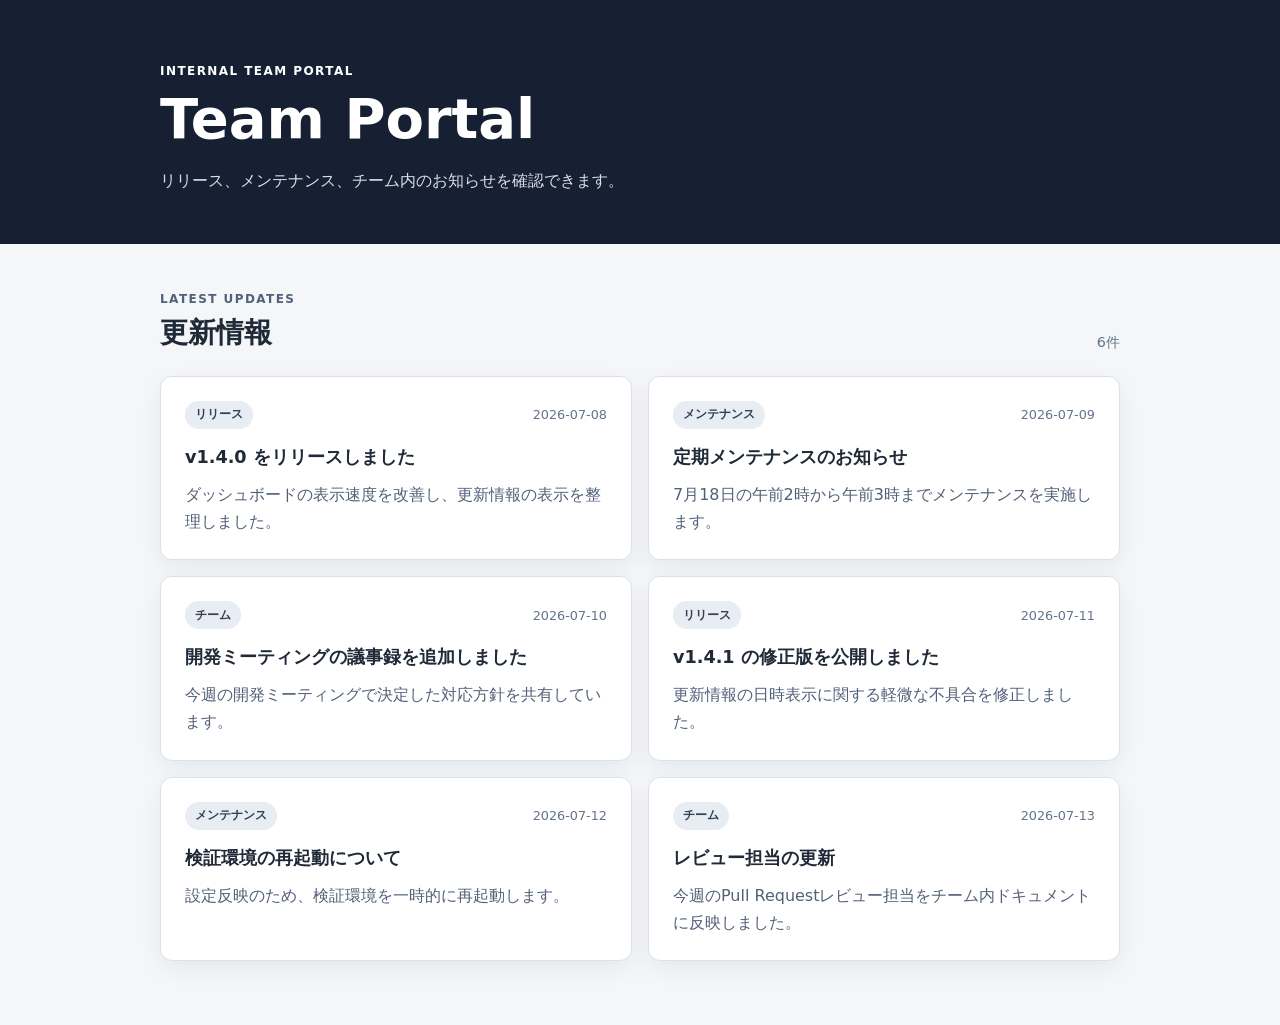
==== practice/team-portal/index.html @ 110a2fb1 "chore: team portal教材を追加" ====
<!doctype html>
<html lang="ja">
  <head>
    <meta charset="UTF-8" />
    <meta name="viewport" content="width=device-width, initial-scale=1.0" />
    <meta
      name="description"
      content="チーム内の更新情報を確認するための練習用ポータル"
    />
    <title>Team Portal</title>
    <link rel="stylesheet" href="./styles.css" />
  </head>
  <body>
    <header class="site-header">
      <div class="container">
        <p class="eyebrow">Internal Team Portal</p>
        <h1>Team Portal</h1>
        <p class="lead">
          リリース、メンテナンス、チーム内のお知らせを確認できます。
        </p>
      </div>
    </header>

    <main class="container">
      <section class="updates-section" aria-labelledby="updates-title">
        <div class="section-heading">
          <div>
            <p class="section-label">Latest updates</p>
            <h2 id="updates-title">更新情報</h2>
          </div>
          <p id="updates-count" class="updates-count" aria-live="polite"></p>
        </div>

        <div id="updates-list" class="updates-grid"></div>
        <p id="empty-message" class="empty-message" hidden>
          該当する更新情報はありません。
        </p>
      </section>
    </main>

    <script type="module" src="./src/app.js"></script>
  </body>
</html>
---- practice/team-portal/styles.css ----
* {
  box-sizing: border-box;
}

:root {
  color: #1f2937;
  background: #f4f6f8;
  font-family:
    Inter,
    "Noto Sans JP",
    system-ui,
    -apple-system,
    BlinkMacSystemFont,
    "Segoe UI",
    sans-serif;
}

body {
  min-width: 320px;
  margin: 0;
}

button {
  font: inherit;
}

.container {
  width: min(960px, calc(100% - 32px));
  margin-inline: auto;
}

.site-header {
  padding: 64px 0 48px;
  color: #ffffff;
  background: #172033;
}

.eyebrow,
.section-label {
  margin: 0 0 8px;
  font-size: 0.75rem;
  font-weight: 700;
  letter-spacing: 0.12em;
  text-transform: uppercase;
}

.site-header h1 {
  margin: 0;
  font-size: clamp(2rem, 6vw, 3.5rem);
}

.lead {
  max-width: 640px;
  margin: 16px 0 0;
  color: #d8deea;
  line-height: 1.8;
}

.updates-section {
  padding: 48px 0 64px;
}

.section-heading {
  display: flex;
  align-items: end;
  justify-content: space-between;
  gap: 24px;
  margin-bottom: 24px;
}

.section-heading h2 {
  margin: 0;
  font-size: 1.75rem;
}

.section-label {
  color: #526079;
}

.updates-count {
  margin: 0;
  color: #64748b;
  font-size: 0.9rem;
}

.updates-grid {
  display: grid;
  grid-template-columns: repeat(2, minmax(0, 1fr));
  gap: 16px;
}

.update-card {
  padding: 24px;
  border: 1px solid #dbe1e8;
  border-radius: 12px;
  background: #ffffff;
  box-shadow: 0 8px 24px rgb(23 32 51 / 6%);
}

.update-card__meta {
  display: flex;
  align-items: center;
  justify-content: space-between;
  gap: 16px;
  margin-bottom: 16px;
}

.update-card__category {
  display: inline-flex;
  align-items: center;
  min-height: 28px;
  padding: 4px 10px;
  border-radius: 999px;
  color: #334155;
  background: #e8edf4;
  font-size: 0.75rem;
  font-weight: 700;
}

.update-card__date {
  color: #64748b;
  font-size: 0.8rem;
}

.update-card h3 {
  margin: 0;
  font-size: 1.1rem;
}

.update-card p {
  margin: 12px 0 0;
  color: #526079;
  line-height: 1.7;
}

.empty-message {
  margin: 24px 0 0;
  padding: 24px;
  border: 1px dashed #b9c2cf;
  border-radius: 12px;
  color: #526079;
  text-align: center;
  background: #ffffff;
}

@media (max-width: 640px) {
  .site-header {
    padding: 48px 0 40px;
  }

  .section-heading {
    align-items: start;
    flex-direction: column;
    gap: 8px;
  }

  .updates-grid {
    grid-template-columns: 1fr;
  }
}
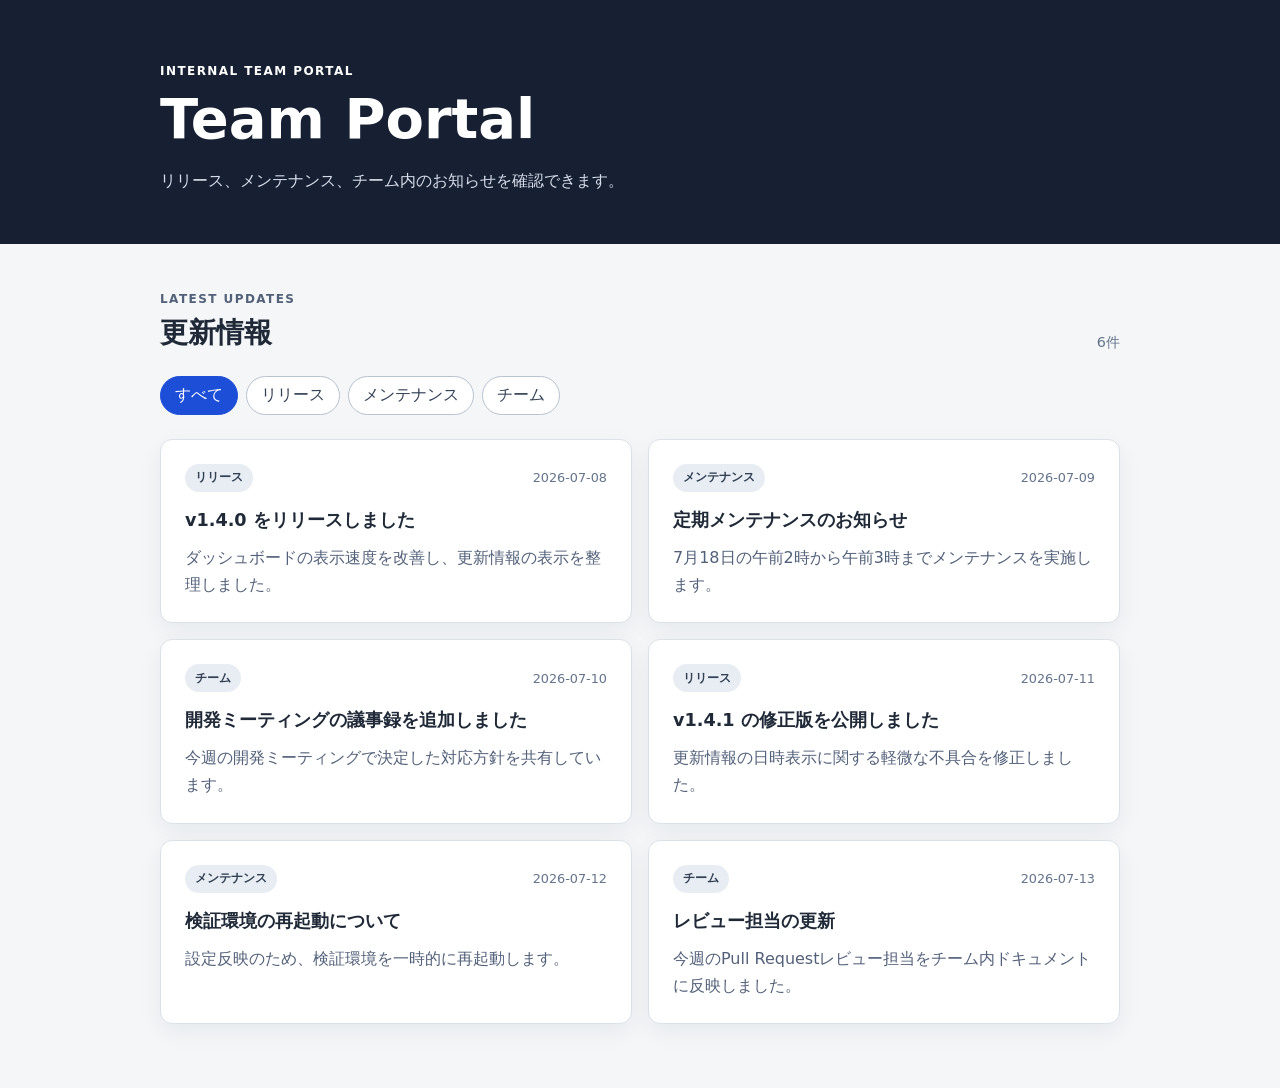
==== commit 2665422d: "feat: 更新情報のカテゴリフィルターを追加" ====
--- a/practice/team-portal/index.html
+++ b/practice/team-portal/index.html
@@ -31,6 +31,41 @@
           <p id="updates-count" class="updates-count" aria-live="polite"></p>
         </div>
 
+        <div class="filter-group" role="group" aria-label="更新情報のカテゴリ">
+          <button
+            class="filter-button is-active"
+            type="button"
+            data-category="all"
+            aria-pressed="true"
+          >
+            すべて
+          </button>
+          <button
+            class="filter-button"
+            type="button"
+            data-category="release"
+            aria-pressed="false"
+          >
+            リリース
+          </button>
+          <button
+            class="filter-button"
+            type="button"
+            data-category="maintenance"
+            aria-pressed="false"
+          >
+            メンテナンス
+          </button>
+          <button
+            class="filter-button"
+            type="button"
+            data-category="team"
+            aria-pressed="false"
+          >
+            チーム
+          </button>
+        </div>
+
         <div id="updates-list" class="updates-grid"></div>
         <p id="empty-message" class="empty-message" hidden>
           該当する更新情報はありません。
--- a/practice/team-portal/styles.css
+++ b/practice/team-portal/styles.css
@@ -83,6 +83,37 @@
   font-size: 0.9rem;
 }
 
+.filter-group {
+  display: flex;
+  flex-wrap: wrap;
+  gap: 8px;
+  margin-bottom: 24px;
+}
+
+.filter-button {
+  padding: 8px 14px;
+  border: 1px solid #b9c2cf;
+  border-radius: 999px;
+  color: #334155;
+  background: #ffffff;
+  cursor: pointer;
+}
+
+.filter-button:hover {
+  border-color: #526079;
+}
+
+.filter-button:focus-visible {
+  outline: 3px solid rgb(37 99 235 / 30%);
+  outline-offset: 2px;
+}
+
+.filter-button.is-active {
+  border-color: #1d4ed8;
+  color: #ffffff;
+  background: #1d4ed8;
+}
+
 .updates-grid {
   display: grid;
   grid-template-columns: repeat(2, minmax(0, 1fr));
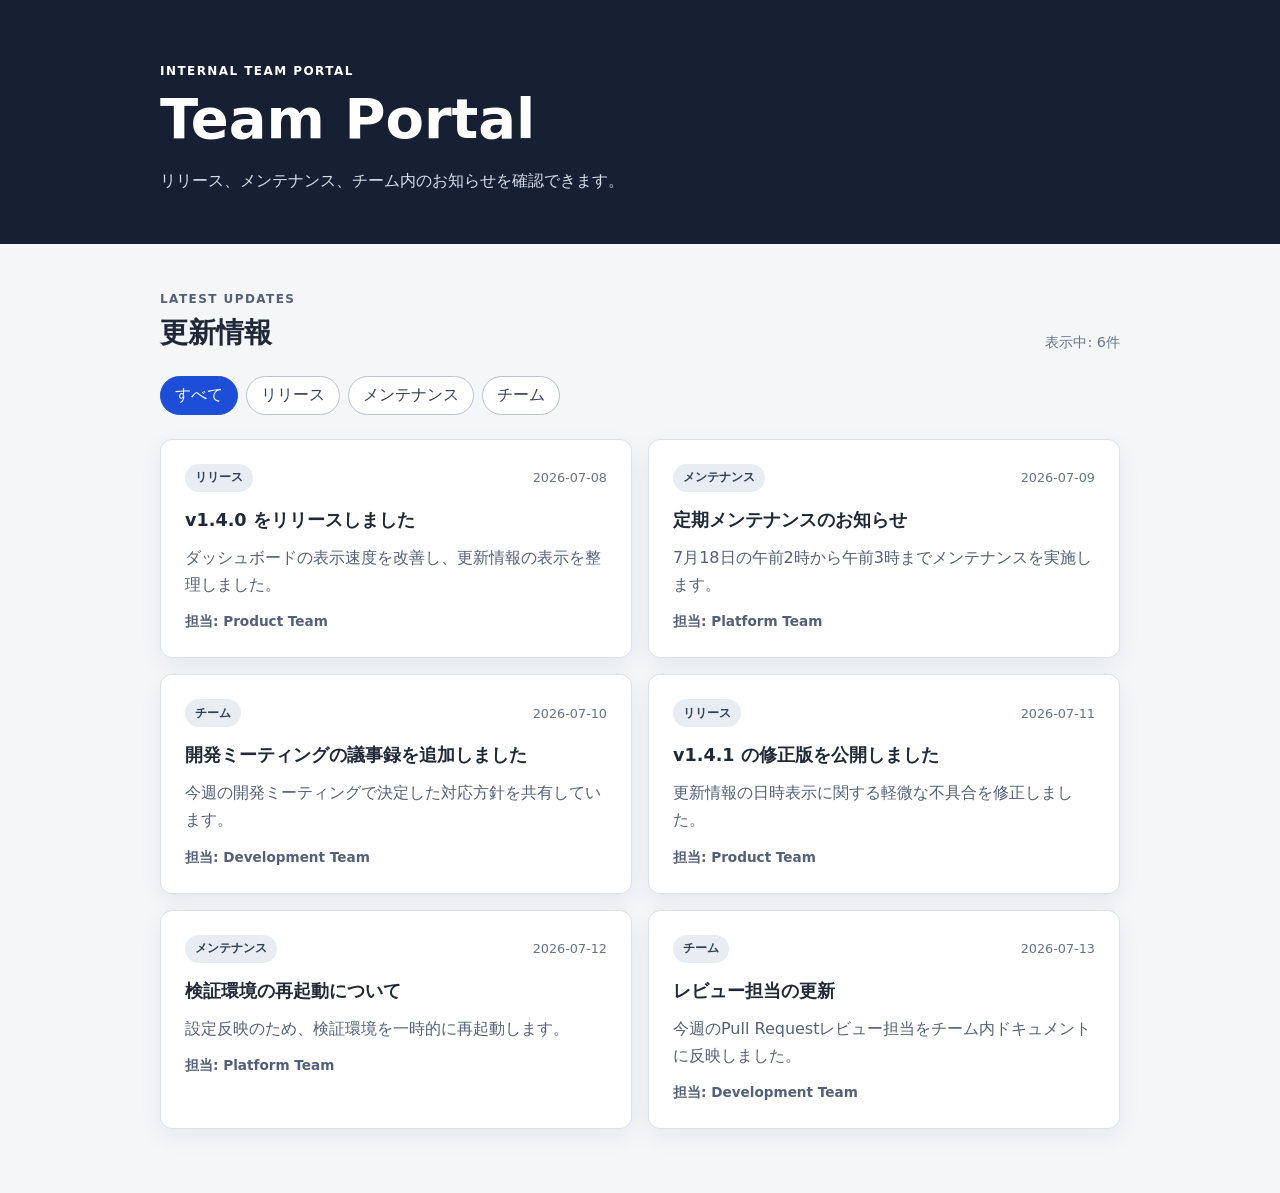
==== commit 9544342f: "feat: 更新情報の表示件数を分かりやすくする" ====
--- a/practice/team-portal/index.html
+++ b/practice/team-portal/index.html
@@ -28,7 +28,12 @@
             <p class="section-label">Latest updates</p>
             <h2 id="updates-title">更新情報</h2>
           </div>
-          <p id="updates-count" class="updates-count" aria-live="polite"></p>
+          <p
+            id="updates-count"
+            class="updates-count"
+            aria-label="表示中の更新情報件数"
+            aria-live="polite"
+          ></p>
         </div>
 
         <div class="filter-group" role="group" aria-label="更新情報のカテゴリ">
--- a/practice/team-portal/styles.css
+++ b/practice/team-portal/styles.css
@@ -153,6 +153,13 @@
   font-size: 0.8rem;
 }
 
+.update-card__owner {
+  margin: 16px 0 0;
+  color: #334155;
+  font-size: 0.85rem;
+  font-weight: 700;
+}
+
 .update-card h3 {
   margin: 0;
   font-size: 1.1rem;
